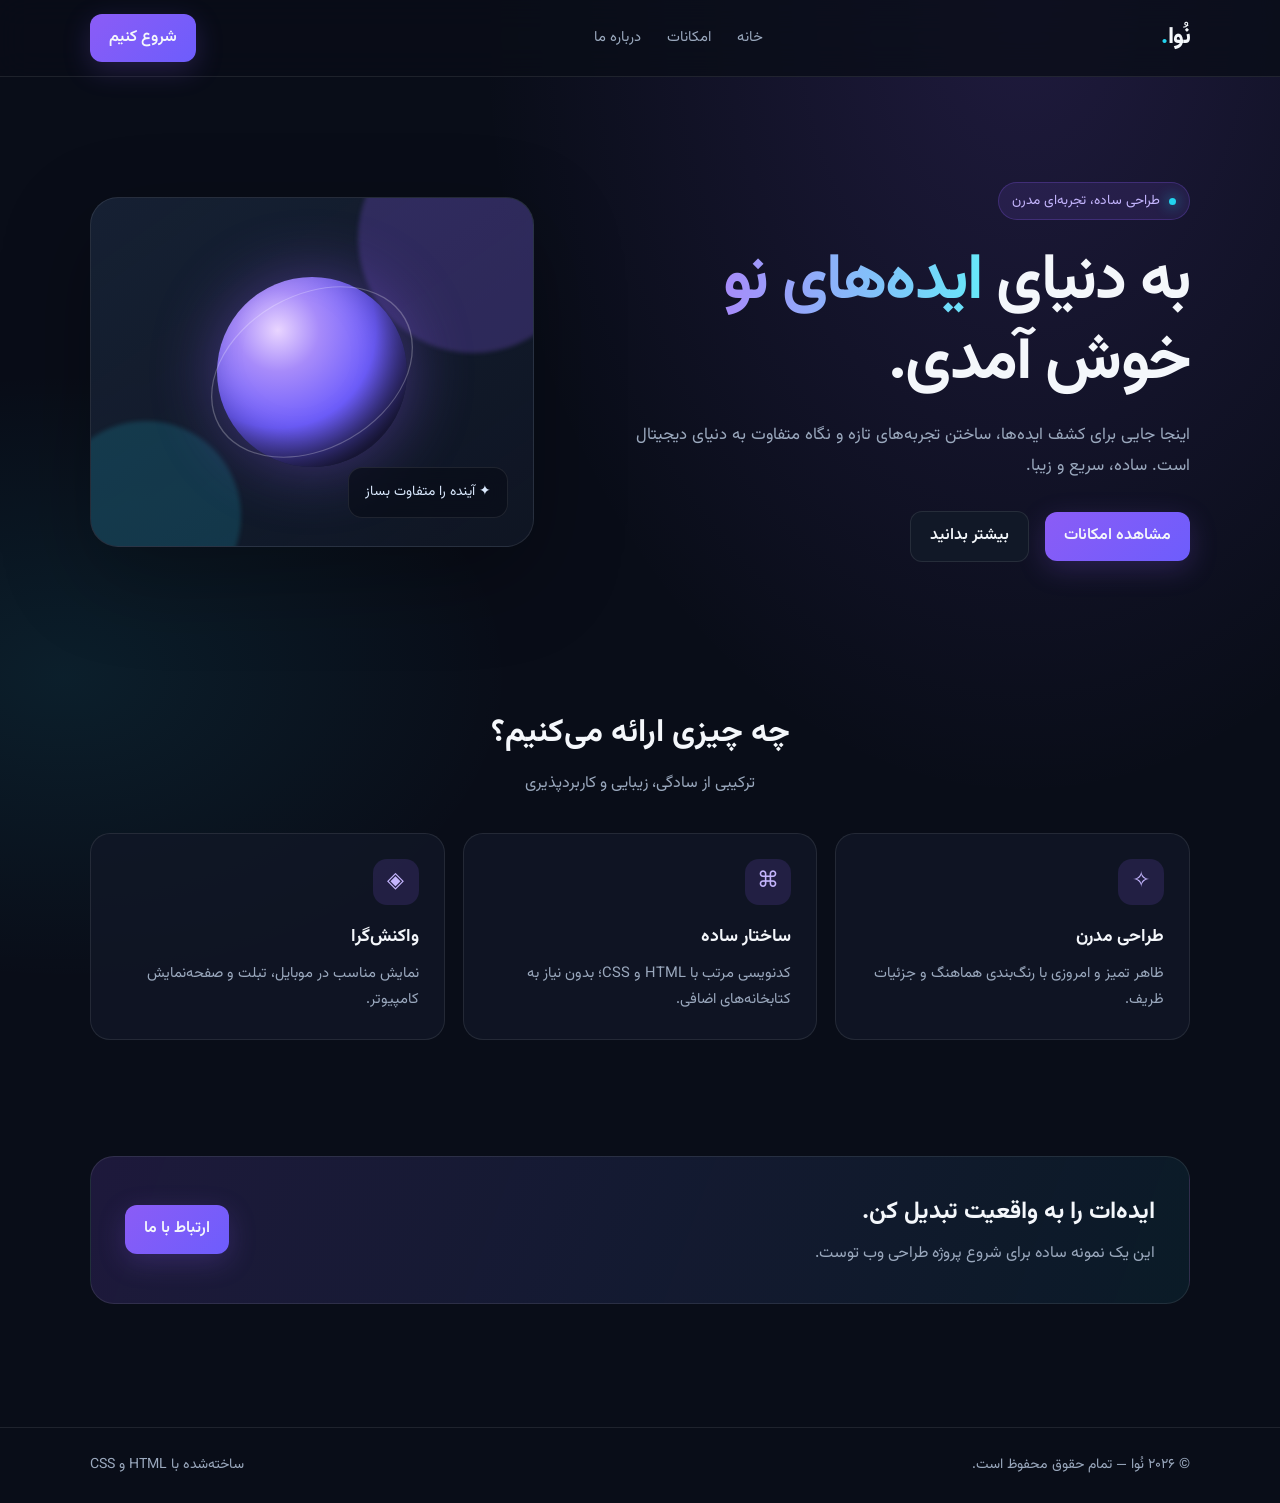
==== index.html @ af343c0e "Rename index (1).html to index.html" ====
<!DOCTYPE html>
<html lang="fa" dir="rtl">
<head>
  <meta charset="UTF-8">
  <meta name="viewport" content="width=device-width, initial-scale=1.0">
  <meta name="description" content="یک وب‌سایت مدرن با تم تاریک">
  <title>نُوا | تجربه‌ای متفاوت از وب</title>
  <style>
    @import url('https://fonts.googleapis.com/css2?family=Vazirmatn:wght@300;400;500;600;700;800&display=swap');

    :root {
      --bg: #090d18;
      --surface: #111827;
      --surface-2: #172235;
      --text: #f4f7fb;
      --muted: #9aa8bd;
      --accent: #8b5cf6;
      --accent-2: #22d3ee;
      --border: rgba(255,255,255,.09);
    }

    * { box-sizing: border-box; }
    html { scroll-behavior: smooth; }
    body {
      margin: 0;
      font-family: "Vazirmatn", Tahoma, sans-serif;
      color: var(--text);
      background:
        radial-gradient(ellipse at 80% 0%, rgba(139,92,246,.17), transparent 34rem),
        radial-gradient(ellipse at 5% 45%, rgba(34,211,238,.09), transparent 28rem),
        var(--bg);
      line-height: 1.8;
    }
    a { color: inherit; text-decoration: none; }
    .container { width: min(1100px, calc(100% - 40px)); margin: auto; }

    header {
      position: sticky; top: 0; z-index: 10;
      background: rgba(9,13,24,.78);
      backdrop-filter: blur(16px);
      border-bottom: 1px solid var(--border);
    }
    nav {
      min-height: 76px; display: flex; align-items: center;
      justify-content: space-between; gap: 24px;
    }
    .brand { font-size: 1.45rem; font-weight: 800; letter-spacing: -.5px; }
    .brand span { color: var(--accent-2); }
    .nav-links { display: flex; gap: 26px; color: var(--muted); font-size: .92rem; }
    .nav-links a:hover { color: var(--text); }
    .nav-cta, .button {
      display: inline-flex; align-items: center; justify-content: center;
      padding: 10px 19px; border-radius: 12px; font-weight: 600;
      background: linear-gradient(135deg, var(--accent), #6d5dfc);
      box-shadow: 0 8px 28px rgba(139,92,246,.22);
      transition: transform .2s, box-shadow .2s;
    }
    .nav-cta:hover, .button:hover { transform: translateY(-2px); box-shadow: 0 12px 32px rgba(139,92,246,.3); }

    .hero { padding: 105px 0 85px; display: grid; grid-template-columns: 1.15fr .85fr; align-items: center; gap: 55px; }
    .eyebrow {
      display: inline-flex; align-items: center; gap: 9px;
      color: #c4b5fd; background: rgba(139,92,246,.12);
      border: 1px solid rgba(139,92,246,.25); border-radius: 999px;
      padding: 6px 13px; font-size: .85rem;
    }
    .dot { width: 7px; height: 7px; background: var(--accent-2); border-radius: 50%; box-shadow: 0 0 14px var(--accent-2); }
    h1 { font-size: clamp(2.5rem, 5vw, 4.5rem); line-height: 1.25; margin: 22px 0 18px; letter-spacing: -1.8px; }
    h1 span { background: linear-gradient(90deg, #a78bfa, #67e8f9); -webkit-background-clip: text; background-clip: text; color: transparent; }
    .hero p { color: var(--muted); max-width: 560px; font-size: 1.05rem; margin: 0 0 30px; }
    .hero-actions { display: flex; align-items: center; gap: 16px; flex-wrap: wrap; }
    .button.secondary { background: var(--surface); border: 1px solid var(--border); box-shadow: none; }
    .visual {
      min-height: 350px; border: 1px solid var(--border); border-radius: 28px;
      background: linear-gradient(145deg, rgba(23,34,53,.95), rgba(17,24,39,.75));
      display: grid; place-items: center; position: relative; overflow: hidden;
      box-shadow: 0 30px 90px rgba(0,0,0,.28);
    }
    .visual::before, .visual::after { content: ""; position: absolute; border-radius: 50%; filter: blur(2px); }
    .visual::before { width: 230px; height: 230px; background: rgba(139,92,246,.24); top: -75px; right: -55px; }
    .visual::after { width: 190px; height: 190px; background: rgba(34,211,238,.16); bottom: -65px; left: -40px; }
    .orb {
      width: 190px; height: 190px; border-radius: 50%; position: relative; z-index: 1;
      background: radial-gradient(circle at 32% 28%, #e9d5ff, #a78bfa 22%, #6d5dfc 52%, #22204f 78%);
      box-shadow: 0 0 65px rgba(139,92,246,.42), inset -15px -18px 35px rgba(0,0,0,.35);
    }
    .orb::after { content: ""; position: absolute; inset: 18px; border: 1px solid rgba(255,255,255,.25); border-radius: 50%; transform: rotate(-30deg) scaleX(1.4); }
    .float-card {
      position: absolute; z-index: 2; bottom: 28px; right: 25px;
      padding: 12px 16px; border: 1px solid var(--border); border-radius: 14px;
      background: rgba(9,13,24,.72); color: #dbeafe; font-size: .86rem;
      backdrop-filter: blur(10px);
    }

    section { padding: 58px 0; }
    .section-head { text-align: center; margin-bottom: 34px; }
    .section-head h2 { font-size: 2rem; margin: 0 0 8px; }
    .section-head p { color: var(--muted); margin: 0; }
    .cards { display: grid; grid-template-columns: repeat(3, 1fr); gap: 18px; }
    .card {
      padding: 25px; background: rgba(17,24,39,.78);
      border: 1px solid var(--border); border-radius: 20px;
      transition: transform .2s, border-color .2s;
    }
    .card:hover { transform: translateY(-5px); border-color: rgba(139,92,246,.5); }
    .icon {
      width: 46px; height: 46px; display: grid; place-items: center;
      border-radius: 14px; color: #c4b5fd; background: rgba(139,92,246,.15);
      font-size: 1.35rem; margin-bottom: 16px;
    }
    .card h3 { margin: 0 0 8px; font-size: 1.1rem; }
    .card p { color: var(--muted); font-size: .92rem; margin: 0; }

    .callout {
      padding: 34px; border: 1px solid var(--border); border-radius: 24px;
      background: linear-gradient(110deg, rgba(139,92,246,.16), rgba(34,211,238,.07));
      display: flex; align-items: center; justify-content: space-between; gap: 24px;
    }
    .callout h2 { margin: 0 0 6px; }
    .callout p { color: var(--muted); margin: 0; }
    footer { border-top: 1px solid var(--border); margin-top: 65px; padding: 25px 0; color: var(--muted); font-size: .88rem; }
    footer .container { display: flex; justify-content: space-between; gap: 16px; flex-wrap: wrap; }

    @media (max-width: 760px) {
      .nav-links { display: none; }
      .hero { grid-template-columns: 1fr; padding-top: 70px; gap: 35px; }
      .visual { min-height: 290px; }
      .cards { grid-template-columns: 1fr; }
      .callout { align-items: flex-start; flex-direction: column; }
    }
  </style>
</head>
<body>
  <header>
    <div class="container">
      <nav>
        <a class="brand" href="#">نُوا<span>.</span></a>
        <div class="nav-links">
          <a href="#home">خانه</a>
          <a href="#services">امکانات</a>
          <a href="#about">درباره ما</a>
        </div>
        <a class="nav-cta" href="#about">شروع کنیم</a>
      </nav>
    </div>
  </header>

  <main>
    <div class="container">
      <section class="hero" id="home">
        <div>
          <div class="eyebrow"><span class="dot"></span> طراحی ساده، تجربه‌ای مدرن</div>
          <h1>به دنیای <span>ایده‌های نو</span> خوش آمدی.</h1>
          <p>اینجا جایی برای کشف ایده‌ها، ساختن تجربه‌های تازه و نگاه متفاوت به دنیای دیجیتال است. ساده، سریع و زیبا.</p>
          <div class="hero-actions">
            <a class="button" href="#services">مشاهده امکانات</a>
            <a class="button secondary" href="#about">بیشتر بدانید</a>
          </div>
        </div>
        <div class="visual" aria-label="تصویر انتزاعی بنفش">
          <div class="orb"></div>
          <div class="float-card">✦ آینده را متفاوت بساز</div>
        </div>
      </section>

      <section id="services">
        <div class="section-head">
          <h2>چه چیزی ارائه می‌کنیم؟</h2>
          <p>ترکیبی از سادگی، زیبایی و کاربردپذیری</p>
        </div>
        <div class="cards">
          <article class="card">
            <div class="icon">✧</div>
            <h3>طراحی مدرن</h3>
            <p>ظاهر تمیز و امروزی با رنگ‌بندی هماهنگ و جزئیات ظریف.</p>
          </article>
          <article class="card">
            <div class="icon">⌘</div>
            <h3>ساختار ساده</h3>
            <p>کدنویسی مرتب با HTML و CSS؛ بدون نیاز به کتابخانه‌های اضافی.</p>
          </article>
          <article class="card">
            <div class="icon">◈</div>
            <h3>واکنش‌گرا</h3>
            <p>نمایش مناسب در موبایل، تبلت و صفحه‌نمایش کامپیوتر.</p>
          </article>
        </div>
      </section>

      <section id="about">
        <div class="callout">
          <div>
            <h2>ایده‌ات را به واقعیت تبدیل کن.</h2>
            <p>این یک نمونه ساده برای شروع پروژه طراحی وب توست.</p>
          </div>
          <a class="button" href="mailto:hello@example.com">ارتباط با ما</a>
        </div>
      </section>
    </div>
  </main>

  <footer>
    <div class="container">
      <span>© ۲۰۲۶ نُوا — تمام حقوق محفوظ است.</span>
      <span>ساخته‌شده با HTML و CSS</span>
    </div>
  </footer>
</body>
</html>
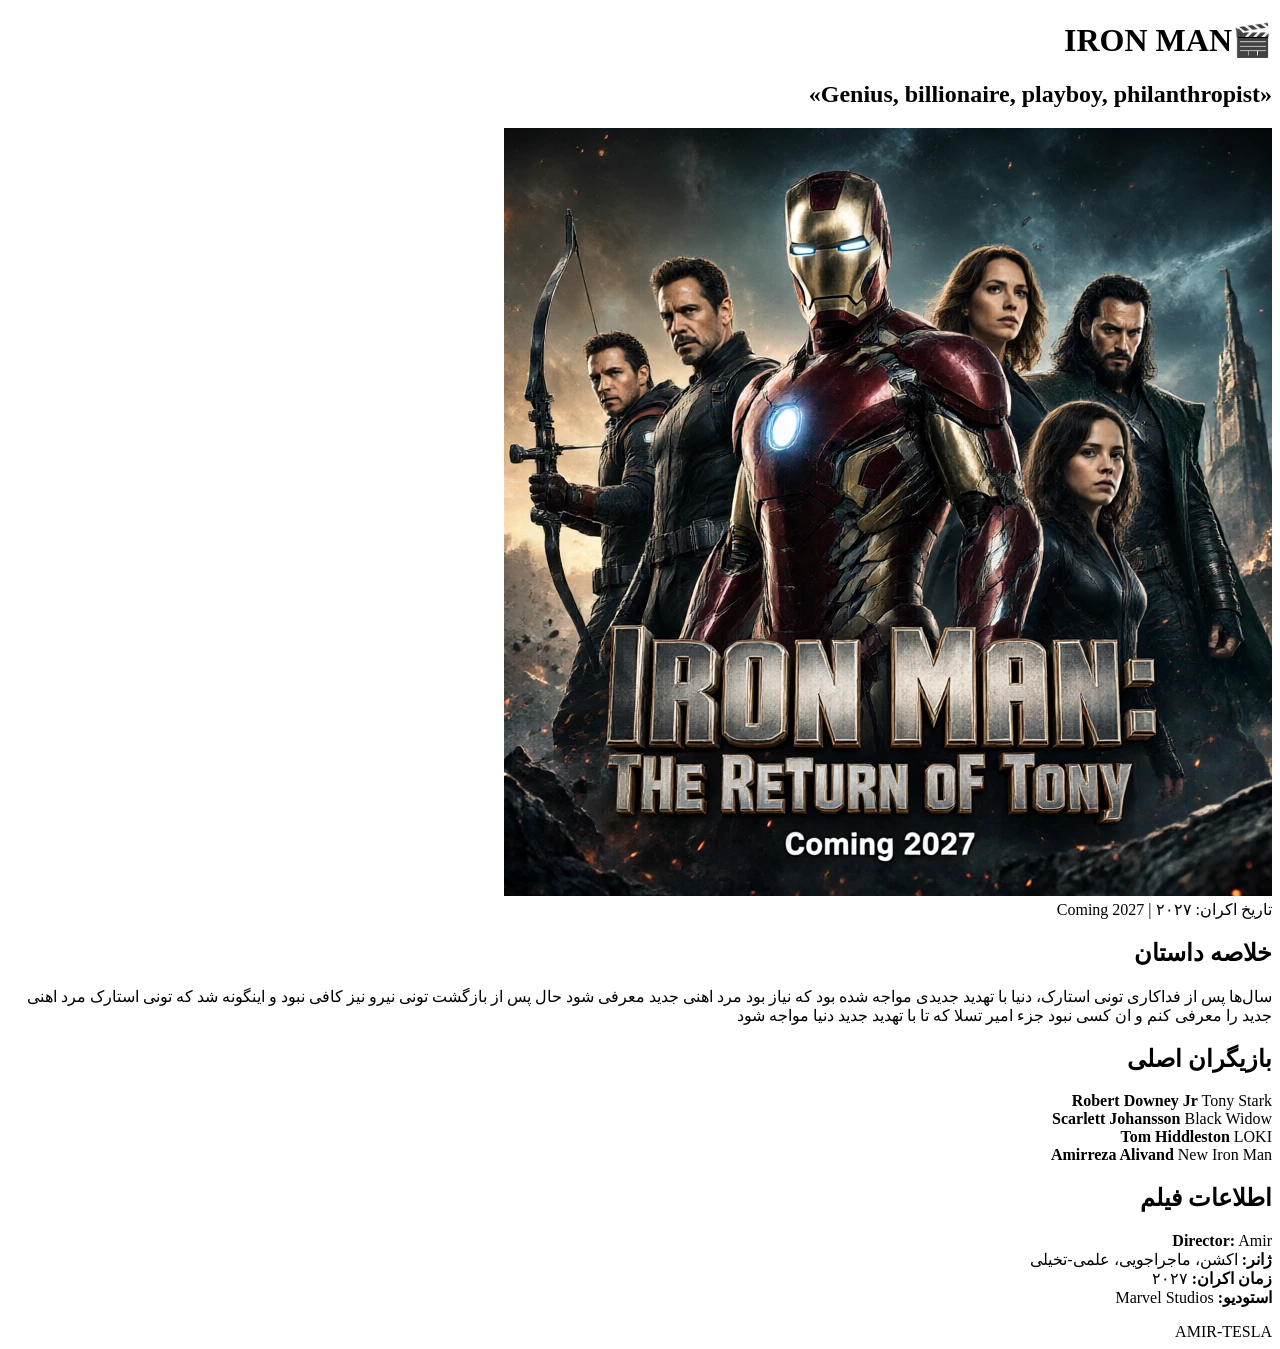
==== commit 21b0af61: "Rename iron man .html to index.html" ====
--- a/index.html
+++ b/index.html
@@ -1,209 +1,75 @@
 <!DOCTYPE html>
 <html lang="fa" dir="rtl">
 <head>
-  <meta charset="UTF-8">
-  <meta name="viewport" content="width=device-width, initial-scale=1.0">
-  <meta name="description" content="یک وب‌سایت مدرن با تم تاریک">
-  <title>نُوا | تجربه‌ای متفاوت از وب</title>
-  <style>
-    @import url('https://fonts.googleapis.com/css2?family=Vazirmatn:wght@300;400;500;600;700;800&display=swap');
-
-    :root {
-      --bg: #090d18;
-      --surface: #111827;
-      --surface-2: #172235;
-      --text: #f4f7fb;
-      --muted: #9aa8bd;
-      --accent: #8b5cf6;
-      --accent-2: #22d3ee;
-      --border: rgba(255,255,255,.09);
-    }
-
-    * { box-sizing: border-box; }
-    html { scroll-behavior: smooth; }
-    body {
-      margin: 0;
-      font-family: "Vazirmatn", Tahoma, sans-serif;
-      color: var(--text);
-      background:
-        radial-gradient(ellipse at 80% 0%, rgba(139,92,246,.17), transparent 34rem),
-        radial-gradient(ellipse at 5% 45%, rgba(34,211,238,.09), transparent 28rem),
-        var(--bg);
-      line-height: 1.8;
-    }
-    a { color: inherit; text-decoration: none; }
-    .container { width: min(1100px, calc(100% - 40px)); margin: auto; }
-
-    header {
-      position: sticky; top: 0; z-index: 10;
-      background: rgba(9,13,24,.78);
-      backdrop-filter: blur(16px);
-      border-bottom: 1px solid var(--border);
-    }
-    nav {
-      min-height: 76px; display: flex; align-items: center;
-      justify-content: space-between; gap: 24px;
-    }
-    .brand { font-size: 1.45rem; font-weight: 800; letter-spacing: -.5px; }
-    .brand span { color: var(--accent-2); }
-    .nav-links { display: flex; gap: 26px; color: var(--muted); font-size: .92rem; }
-    .nav-links a:hover { color: var(--text); }
-    .nav-cta, .button {
-      display: inline-flex; align-items: center; justify-content: center;
-      padding: 10px 19px; border-radius: 12px; font-weight: 600;
-      background: linear-gradient(135deg, var(--accent), #6d5dfc);
-      box-shadow: 0 8px 28px rgba(139,92,246,.22);
-      transition: transform .2s, box-shadow .2s;
-    }
-    .nav-cta:hover, .button:hover { transform: translateY(-2px); box-shadow: 0 12px 32px rgba(139,92,246,.3); }
-
-    .hero { padding: 105px 0 85px; display: grid; grid-template-columns: 1.15fr .85fr; align-items: center; gap: 55px; }
-    .eyebrow {
-      display: inline-flex; align-items: center; gap: 9px;
-      color: #c4b5fd; background: rgba(139,92,246,.12);
-      border: 1px solid rgba(139,92,246,.25); border-radius: 999px;
-      padding: 6px 13px; font-size: .85rem;
-    }
-    .dot { width: 7px; height: 7px; background: var(--accent-2); border-radius: 50%; box-shadow: 0 0 14px var(--accent-2); }
-    h1 { font-size: clamp(2.5rem, 5vw, 4.5rem); line-height: 1.25; margin: 22px 0 18px; letter-spacing: -1.8px; }
-    h1 span { background: linear-gradient(90deg, #a78bfa, #67e8f9); -webkit-background-clip: text; background-clip: text; color: transparent; }
-    .hero p { color: var(--muted); max-width: 560px; font-size: 1.05rem; margin: 0 0 30px; }
-    .hero-actions { display: flex; align-items: center; gap: 16px; flex-wrap: wrap; }
-    .button.secondary { background: var(--surface); border: 1px solid var(--border); box-shadow: none; }
-    .visual {
-      min-height: 350px; border: 1px solid var(--border); border-radius: 28px;
-      background: linear-gradient(145deg, rgba(23,34,53,.95), rgba(17,24,39,.75));
-      display: grid; place-items: center; position: relative; overflow: hidden;
-      box-shadow: 0 30px 90px rgba(0,0,0,.28);
-    }
-    .visual::before, .visual::after { content: ""; position: absolute; border-radius: 50%; filter: blur(2px); }
-    .visual::before { width: 230px; height: 230px; background: rgba(139,92,246,.24); top: -75px; right: -55px; }
-    .visual::after { width: 190px; height: 190px; background: rgba(34,211,238,.16); bottom: -65px; left: -40px; }
-    .orb {
-      width: 190px; height: 190px; border-radius: 50%; position: relative; z-index: 1;
-      background: radial-gradient(circle at 32% 28%, #e9d5ff, #a78bfa 22%, #6d5dfc 52%, #22204f 78%);
-      box-shadow: 0 0 65px rgba(139,92,246,.42), inset -15px -18px 35px rgba(0,0,0,.35);
-    }
-    .orb::after { content: ""; position: absolute; inset: 18px; border: 1px solid rgba(255,255,255,.25); border-radius: 50%; transform: rotate(-30deg) scaleX(1.4); }
-    .float-card {
-      position: absolute; z-index: 2; bottom: 28px; right: 25px;
-      padding: 12px 16px; border: 1px solid var(--border); border-radius: 14px;
-      background: rgba(9,13,24,.72); color: #dbeafe; font-size: .86rem;
-      backdrop-filter: blur(10px);
-    }
-
-    section { padding: 58px 0; }
-    .section-head { text-align: center; margin-bottom: 34px; }
-    .section-head h2 { font-size: 2rem; margin: 0 0 8px; }
-    .section-head p { color: var(--muted); margin: 0; }
-    .cards { display: grid; grid-template-columns: repeat(3, 1fr); gap: 18px; }
-    .card {
-      padding: 25px; background: rgba(17,24,39,.78);
-      border: 1px solid var(--border); border-radius: 20px;
-      transition: transform .2s, border-color .2s;
-    }
-    .card:hover { transform: translateY(-5px); border-color: rgba(139,92,246,.5); }
-    .icon {
-      width: 46px; height: 46px; display: grid; place-items: center;
-      border-radius: 14px; color: #c4b5fd; background: rgba(139,92,246,.15);
-      font-size: 1.35rem; margin-bottom: 16px;
-    }
-    .card h3 { margin: 0 0 8px; font-size: 1.1rem; }
-    .card p { color: var(--muted); font-size: .92rem; margin: 0; }
-
-    .callout {
-      padding: 34px; border: 1px solid var(--border); border-radius: 24px;
-      background: linear-gradient(110deg, rgba(139,92,246,.16), rgba(34,211,238,.07));
-      display: flex; align-items: center; justify-content: space-between; gap: 24px;
-    }
-    .callout h2 { margin: 0 0 6px; }
-    .callout p { color: var(--muted); margin: 0; }
-    footer { border-top: 1px solid var(--border); margin-top: 65px; padding: 25px 0; color: var(--muted); font-size: .88rem; }
-    footer .container { display: flex; justify-content: space-between; gap: 16px; flex-wrap: wrap; }
-
-    @media (max-width: 760px) {
-      .nav-links { display: none; }
-      .hero { grid-template-columns: 1fr; padding-top: 70px; gap: 35px; }
-      .visual { min-height: 290px; }
-      .cards { grid-template-columns: 1fr; }
-      .callout { align-items: flex-start; flex-direction: column; }
-    }
-  </style>
+    <meta charset="UTF-8">
+    <meta name="viewport" content="width=device-width, initial-scale=1.0">
+    <title> Iron Man: The Return of Tony</title>
+    <link href="CSS.css" rel="stylesheet" type="text/css" />
+    
 </head>
 <body>
-  <header>
-    <div class="container">
-      <nav>
-        <a class="brand" href="#">نُوا<span>.</span></a>
-        <div class="nav-links">
-          <a href="#home">خانه</a>
-          <a href="#services">امکانات</a>
-          <a href="#about">درباره ما</a>
+
+    <header>
+        <h1>🎬IRON MAN</h1>
+        <H2>«Genius, billionaire, playboy, philanthropist»</H2>
+    </header>
+
+    <!-- بخش پوستر اصلی -->
+    <section class="poster-section">
+    <img class="poster-img" src="poster.jpg" alt="پوستر فیلم">
+
+        <div class="release-date">
+            تاریخ اکران: <span>۲۰۲۷</span> | Coming 2027
         </div>
-        <a class="nav-cta" href="#about">شروع کنیم</a>
-      </nav>
-    </div>
-  </header>
+    </section>
 
-  <main>
-    <div class="container">
-      <section class="hero" id="home">
-        <div>
-          <div class="eyebrow"><span class="dot"></span> طراحی ساده، تجربه‌ای مدرن</div>
-          <h1>به دنیای <span>ایده‌های نو</span> خوش آمدی.</h1>
-          <p>اینجا جایی برای کشف ایده‌ها، ساختن تجربه‌های تازه و نگاه متفاوت به دنیای دیجیتال است. ساده، سریع و زیبا.</p>
-          <div class="hero-actions">
-            <a class="button" href="#services">مشاهده امکانات</a>
-            <a class="button secondary" href="#about">بیشتر بدانید</a>
-          </div>
+    <main>
+        <!-- داستان فیلم -->
+        <div class="card">
+            <h2>خلاصه داستان</h2>
+            <p>
+                 سال‌ها پس از فداکاری تونی استارک، دنیا با تهدید جدیدی مواجه شده بود که نیاز بود مرد اهنی جدید معرفی شود حال پس از بازگشت تونی  نیرو نیز کافی نبود و اینگونه شد که تونی استارک مرد اهنی جدید را معرفی کنم  و ان کسی نبود جزء امیر تسلا که  تا با تهدید جدید دنیا مواجه شود   
+            </p>
         </div>
-        <div class="visual" aria-label="تصویر انتزاعی بنفش">
-          <div class="orb"></div>
-          <div class="float-card">✦ آینده را متفاوت بساز</div>
+
+        <!-- بازیگران -->
+        <div class="card">
+            <h2>بازیگران اصلی</h2>
+            <div class="cast">
+                <div class="actor">
+                    <strong>Robert Downey Jr</strong>
+                    <span>Tony Stark</span>
+                </div>
+                <div class="actor">
+                    <strong>Scarlett Johansson</strong>
+                    <span>Black Widow</span>
+                </div>
+                <div class="actor">
+                    <strong>Tom Hiddleston</strong>
+                    <span>LOKI</span>
+                </div>
+                <div class="actor">
+                    <strong>Amirreza Alivand </strong>
+                    <span>New Iron Man </span>
+                </div>
+            </div>
         </div>
-      </section>
 
-      <section id="services">
-        <div class="section-head">
-          <h2>چه چیزی ارائه می‌کنیم؟</h2>
-          <p>ترکیبی از سادگی، زیبایی و کاربردپذیری</p>
+        <!-- اطلاعات فیلم -->
+        <div class="card">
+            <h2>اطلاعات فیلم</h2>
+            <p>
+                <strong>Director:</strong> Amir<br>
+                <strong>ژانر:</strong> اکشن، ماجراجویی، علمی-تخیلی<br>
+                <strong>زمان اکران:</strong> ۲۰۲۷<br>
+                <strong>استودیو:</strong> Marvel Studios
+            </p>
         </div>
-        <div class="cards">
-          <article class="card">
-            <div class="icon">✧</div>
-            <h3>طراحی مدرن</h3>
-            <p>ظاهر تمیز و امروزی با رنگ‌بندی هماهنگ و جزئیات ظریف.</p>
-          </article>
-          <article class="card">
-            <div class="icon">⌘</div>
-            <h3>ساختار ساده</h3>
-            <p>کدنویسی مرتب با HTML و CSS؛ بدون نیاز به کتابخانه‌های اضافی.</p>
-          </article>
-          <article class="card">
-            <div class="icon">◈</div>
-            <h3>واکنش‌گرا</h3>
-            <p>نمایش مناسب در موبایل، تبلت و صفحه‌نمایش کامپیوتر.</p>
-          </article>
-        </div>
-      </section>
+    </main>
 
-      <section id="about">
-        <div class="callout">
-          <div>
-            <h2>ایده‌ات را به واقعیت تبدیل کن.</h2>
-            <p>این یک نمونه ساده برای شروع پروژه طراحی وب توست.</p>
-          </div>
-          <a class="button" href="mailto:hello@example.com">ارتباط با ما</a>
-        </div>
-      </section>
-    </div>
-  </main>
+    <footer>
+         AMIR-TESLA
+    </footer>
 
-  <footer>
-    <div class="container">
-      <span>© ۲۰۲۶ نُوا — تمام حقوق محفوظ است.</span>
-      <span>ساخته‌شده با HTML و CSS</span>
-    </div>
-  </footer>
 </body>
 </html>
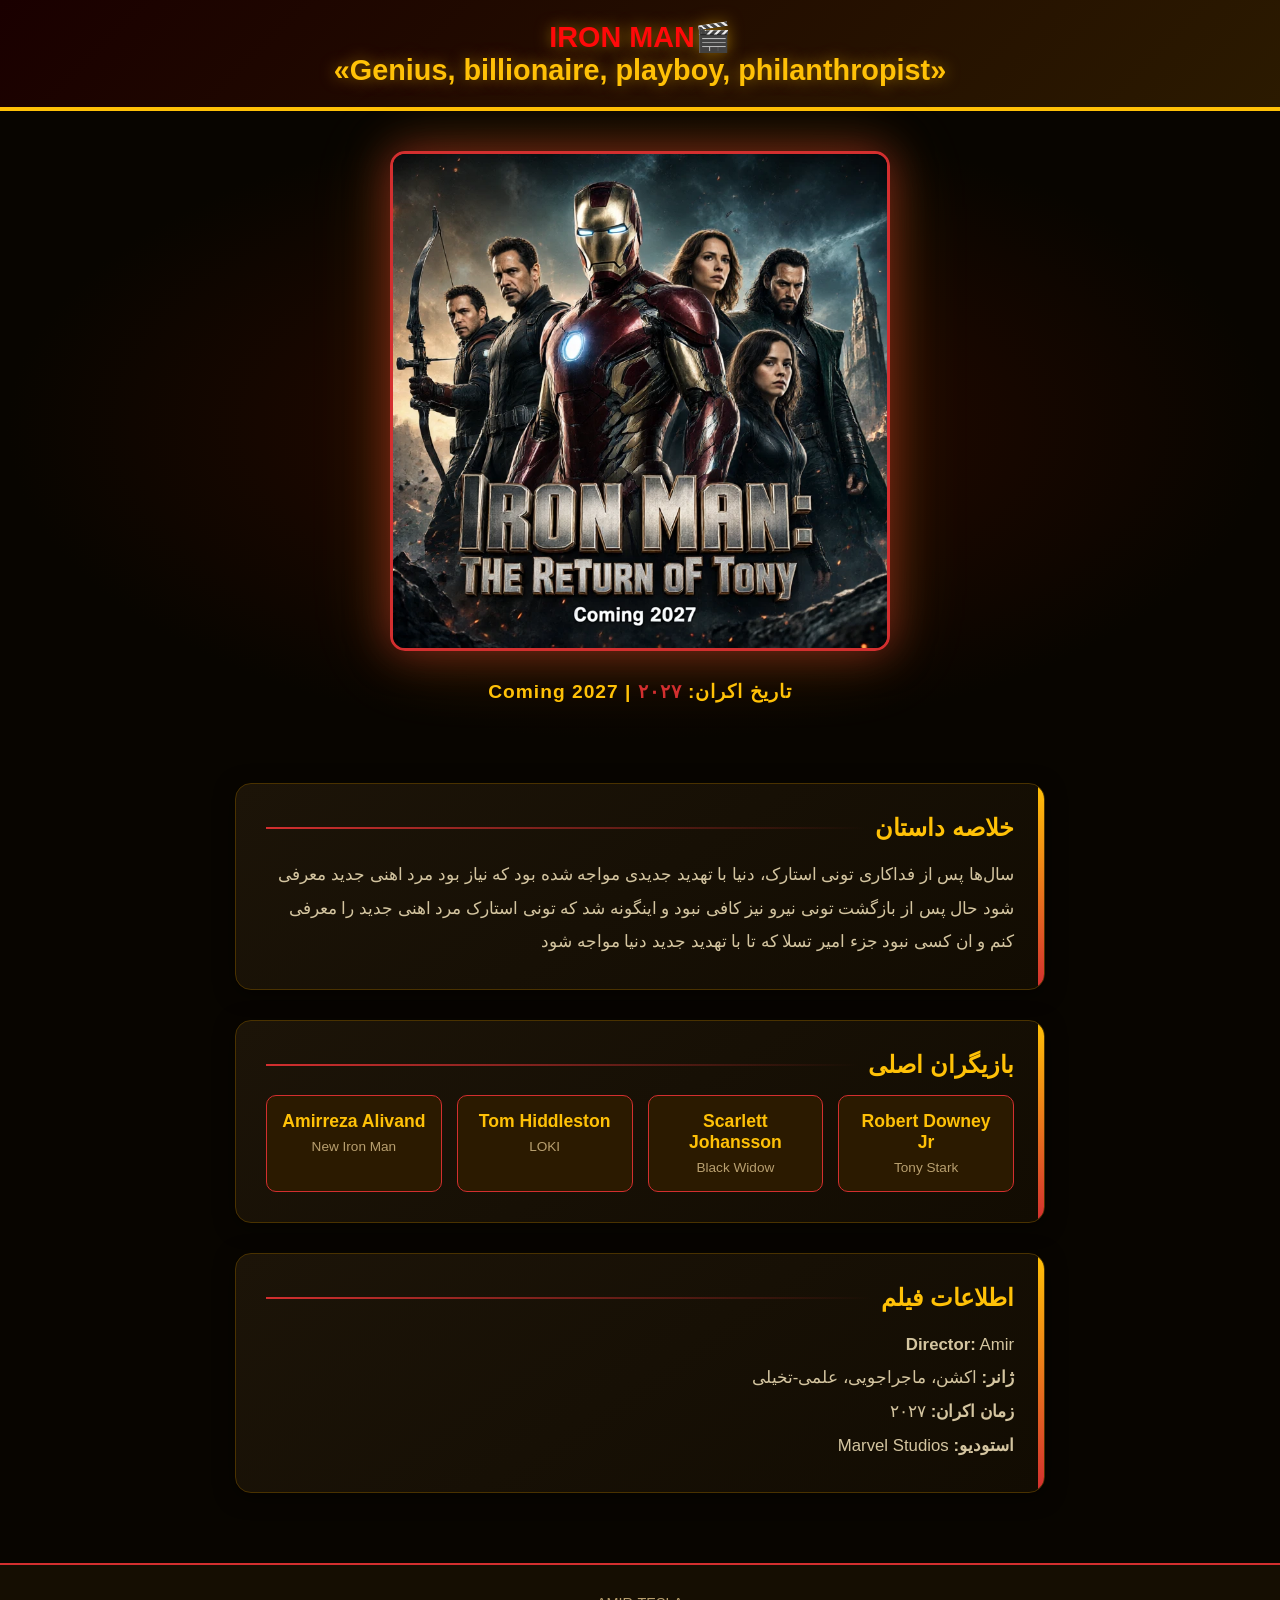
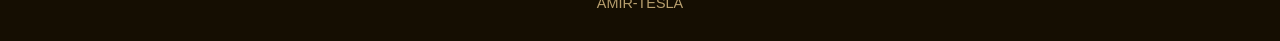
==== commit 724a0ffe: "Update index.html" ====
--- a/index.html
+++ b/index.html
@@ -4,7 +4,7 @@
     <meta charset="UTF-8">
     <meta name="viewport" content="width=device-width, initial-scale=1.0">
     <title> Iron Man: The Return of Tony</title>
-    <link href="CSS.css" rel="stylesheet" type="text/css" />
+    <link rel="stylesheet" href="CSS.CSS" />
     
 </head>
 <body>
--- a/CSS.CSS
+++ b/CSS.CSS
@@ -0,0 +1,162 @@
+ * {
+            margin: 0;
+            padding: 0;
+            box-sizing: border-box;
+            font-family: 'Vazirmatn', Tahoma, sans-serif;
+        }
+
+        body {
+            background-color: #080500;
+            color: #f5e6c8;
+            min-height: 100vh;
+        }
+
+        /* ---------- هدر سایت ---------- */
+        header {
+            background: linear-gradient(135deg, #1a0000 0%, #2b1a00 100%);
+            border-bottom: 4px solid #ffc107;
+            padding: 20px;
+            text-align: center;
+        }
+
+        header h1 {
+            color: #ff0909;
+            font-size: 1.8rem;
+            font-weight: 900;
+            text-shadow: 0 0 15px rgba(255, 193, 7, 0.5);
+        }
+        header h2 {
+            color: #ffc107;
+            font-size: 1.8rem;
+            font-weight: 900;
+            text-shadow: 0 0 15px rgba(255, 193, 7, 0.5);
+        }
+
+        /* ---------- بخش پوستر ---------- */
+        .poster-section {
+            text-align: center;
+            padding: 40px 20px;
+            background: radial-gradient(ellipse at center, #2b0a00 0%, #080500 70%);
+        }
+
+        .poster-img {
+            width: 100%;
+            max-width: 500px;
+            border-radius: 15px;
+            border: 3px solid #d32f2f;
+            box-shadow: 0 0 40px rgba(211, 47, 47, 0.5), 0 0 80px rgba(255, 193, 7, 0.2);
+            transition: transform 0.4s ease, box-shadow 0.4s ease;
+        }
+
+        .poster-img:hover {
+            transform: scale(1.03);
+            box-shadow: 0 0 60px rgba(255, 193, 7, 0.6);
+        }
+
+        .release-date {
+            margin-top: 25px;
+            font-size: 1.2rem;
+            color: #ffc107;
+            font-weight: 700;
+            letter-spacing: 1px;
+        }
+
+        .release-date span {
+            color: #d32f2f;
+        }
+
+        /* ---------- محتوا ---------- */
+        main {
+            max-width: 850px;
+            margin: 0 auto;
+            padding: 40px 20px;
+        }
+
+        .card {
+            background: linear-gradient(145deg, #1c1408, #120c02);
+            border: 1px solid #4a3200;
+            border-radius: 16px;
+            padding: 30px;
+            margin-bottom: 30px;
+            position: relative;
+            overflow: hidden;
+            box-shadow: 0 4px 20px rgba(0, 0, 0, 0.5);
+        }
+
+        .card::before {
+            content: '';
+            position: absolute;
+            top: 0;
+            right: 0;
+            width: 6px;
+            height: 100%;
+            background: linear-gradient(180deg, #ffc107, #d32f2f);
+        }
+
+        .card h2 {
+            color: #ffc107;
+            font-size: 1.5rem;
+            font-weight: 800;
+            margin-bottom: 16px;
+            display: flex;
+            align-items: center;
+            gap: 10px;
+        }
+
+        .card h2::after {
+            content: '';
+            flex: 1;
+            height: 2px;
+            background: linear-gradient(90deg, #d32f2f, transparent);
+        }
+
+        .card p {
+            line-height: 2;
+            color: #d4c5a0;
+            font-size: 1.05rem;
+        }
+
+        /* ---------- بازیگران ---------- */
+        .cast {
+            display: flex;
+            gap: 15px;
+            flex-wrap: wrap;
+            margin-top: 15px;
+        }
+
+        .actor {
+            flex: 1;
+            min-width: 120px;
+            background: #2b1a00;
+            border: 1px solid #d32f2f;
+            border-radius: 10px;
+            padding: 15px;
+            text-align: center;
+        }
+
+        .actor strong {
+            display: block;
+            color: #ffc107;
+            font-size: 1.1rem;
+            margin-bottom: 5px;
+        }
+
+        .actor span {
+            color: #b89f6e;
+            font-size: 0.85rem;
+        }
+
+        /* ---------- فوتر ---------- */
+        footer {
+            text-align: center;
+            padding: 30px 20px;
+            border-top: 2px solid #d32f2f;
+            background-color: #150e02;
+            color: #b89f6e;
+            font-size: 0.9rem;
+        }
+
+        footer span {
+            color: #ffc107;
+        }
+    
